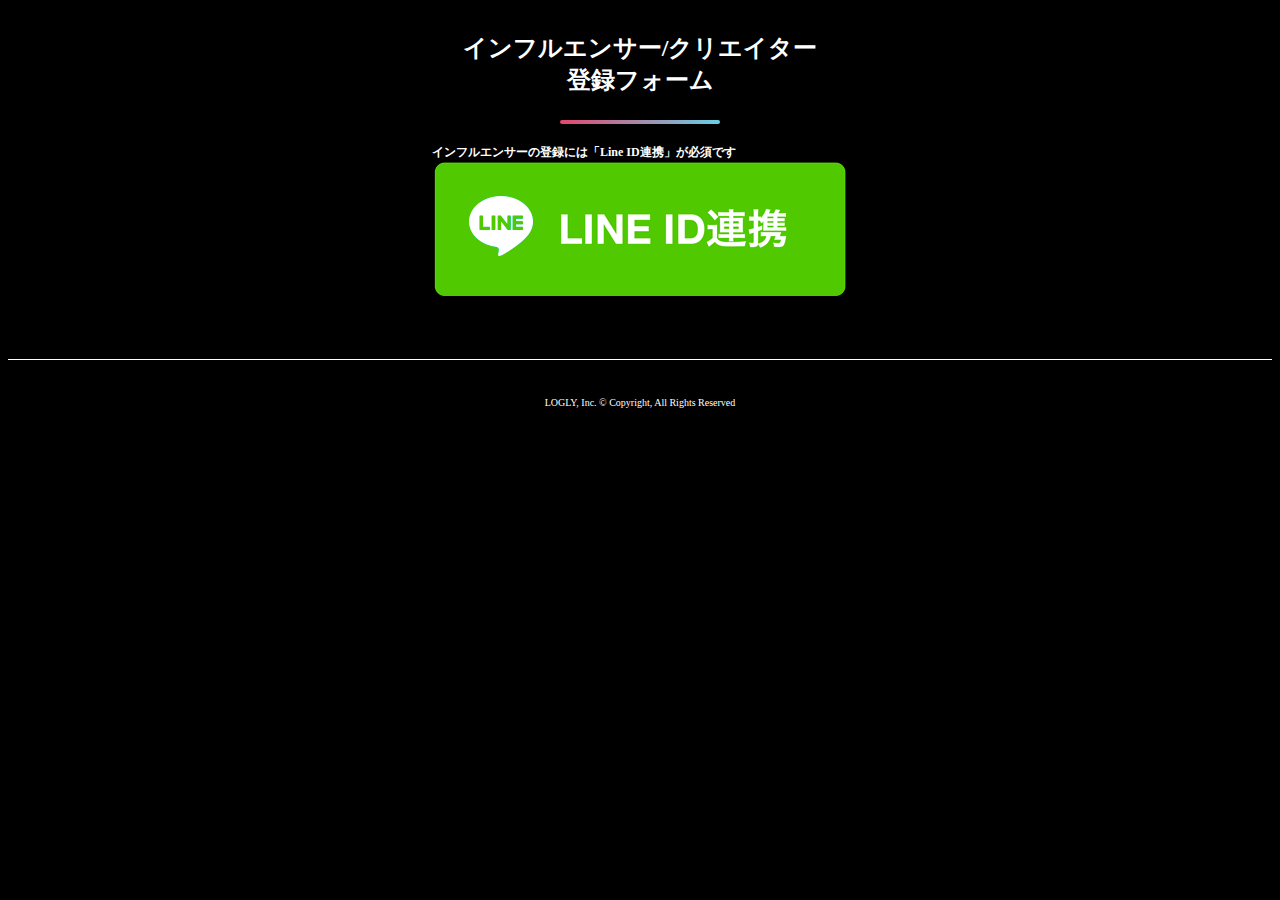
==== index.html @ e10d8a7f "data post2" ====
<!DOCTYPE html>
<html>
  <head>
    <meta charset="UTF-8" />
    <title>Buzzrista Form</title>
    <link rel="stylesheet" href="style/main.css" type="text/css">
    <script src="js/formValidation.js"></script>
    <script src="https://cdn.auth0.com/js/auth0-spa-js/1.2/auth0-spa-js.production.js"></script>
    <script src="js/input.js"></script>
  </head>

  <body>
    <div class="content">
      <div class="content-child">
        <div style="text-align: center;">
          <p class="title">
            インフルエンサー/クリエイター<br/>
            登録フォーム
          </p>
          <center><div class="deco"></div><br/></center>
        </div>
        <div id="login">
          <span class="desc">インフルエンサーの登録には「Line ID連携」が必須です</span><br/>
          <img src="login.png" onclick="login()" style="cursor:pointer;" />
        </div>
        <div id="logout" style="display:none;">
          <button onclick="logout()">連携解除</button>
        </div>
        <br>
        <!--
        {"form_name":"インフルエンサー登録フォーム","data":[["お名前","大久保テスト１","TEXT"],["メールアドレス","okubo@logly.co.jp","EMAIL"],["ご住所","千葉県浦安市","TEXT"],["ご年齢","45","TEXT"],["電話番号","0803087190","TEL"],["LINEID","helloworld","TEL"],["TikTokプロフィール名","","TEXT"],["YouTubeURL","","TEXT"],["InstagramURL","","TEXT"],["X URL","","TEXT"],["Confirm","on","CHECKBOX"]],"is_preview":false}
        -->
        <!--ログイン後に表示-->
        <div class="hidden" id="gated-content">
          <form id="userForm" action="https://api.studiodesignapp.com/api/v2/projects/Kwa531JrOX/form" method="POST" name="インフルエンサー登録フォーム">
            <label for="fullname">
              ご本名
              <span class="red">*</span>
            </label>
            <input placeholder="氏名を入力" class="input" type="text" id="fullname" name="お名前" required><br><br>
            
            <label for="email">
              メールアドレス
              <span class="red">*</span>
            </label>
            <input placeholder="連絡可能なメールアドレスを入力" class="input" type="email" id="email" name="メールアドレス" required><br><br>
            
            <label for="address">
              ご住所
              <span class="red">*</span>
            </label>
            <input placeholder="ご住所を入力" class="input" type="text" id="address" name="ご住所" required><br><br>
            
            <label for="age">
              ご年齢
              <span class="red">*</span>
            </label>
            <input placeholder="ご年齢を入力（整数）" class="input" type="text" id="age" name="ご年齢" required><br><br>
            
            <label for="phone">
              電話番号
              <span class="red">*</span>
            </label>
            <input placeholder="電話番号（ハイフン無し）を入力" class="input" type="tel" id="phone" name="電話番号" required><br><br>

            <input type="hidden" id="LINEID" name="1884447936">
            <input class="input" type="hidden" id="line_info" name="1608010717">
            
            <label for="tiktok">
              TikTok URL
            </label>
            <input placeholder="https://www.tiktok.com/@entame_station" class="input" type="url" id="tiktok" name="TikTokプロフィール名"><br><br>
            
            <label for="youtube">
              YouTube URL
            </label>
            <input placeholder="https://www.youtube.com/c/adictor" class="input" type="url" id="youtube" name="YouTubeURL"><br><br>
            
            <label for="instagram">
              Instagram URL
            </label>
            <input placeholder="https://www.instagram.com/adictor_jp/" class="input" type="url" id="instagram" name="InstagramURL"><br><br>
            
            <label for="twitter">
              X (Twitter) URL
            </label>
            <input placeholder="https://twitter.com/adictorofficial" class="input" type="url" id="twitter" name="X URL"><br><br>


            <input class="confirm" name="Confirm" id="confirm" required="" type="checkbox" >
            <a class="kojin-jouhou" href="https://buzzrista.logly.co.jp/terms-and-conditions" >個人向け取引基本規約に同意する</a><br><br>
            
            <button class="submit" type="submit">送信</button><br><br>
          </form>
        </div>
      </div>
    </div>
    <br><br>
    <footer>
      <hr/>
      <br/>
      <img width="180" alt="" src="https://storage.googleapis.com/studio-design-asset-files/projects/EXawB3xZqD/s-300x77_8f3a803c-6709-49fe-a7a1-c17a64c49292.svg">
      <p>LOGLY, Inc. © Copyright, All Rights Reserved</p>
      <br/>
    </footer>
  </body>
</html>
---- style/main.css ----
.hidden {
    display: none;
  }
  
  label {
    margin-bottom: 10px;
    display: block;
  }

  .desc{
    font-size: 12px;
    font-weight: bold;
  }

  .red {
    margin-left: 4px;
    font-size: 14px;
    color: #FF0000;
  }

  body {
    background-color: #000000;
    color: #FFFFFF;
  }

  .content {
    width: 100%;
    text-align: left;
    display: flex;
    justify-content: center;
  }

  .content-child {
    text-align: left;
  }

  .title {
    font-size: 24px;
    font-weight: 700;
  }

  .input {
    background: #FFFFFF;
    border-bottom: 1px solid #EEEEEE;
    border-left: 1px solid #EEEEEE;
    border-radius: 4px;
    border-right: 1px solid #EEEEEE;
    border-top: 1px solid #EEEEEE;
    box-shadow: none;
    color: #333;
    font-family: var(--s-font-7d98353a);
    font-size: 15px;
    font-weight: 400;
    height: 17px;
    justify-content: center;
    letter-spacing: 0em;
    line-height: 1.4;
    opacity: 1;
    padding: 10px 16px 10px 16px;
    text-align: left;
    text-shadow: none;
    width: 100%;
    max-width: 100%;
  }

  .confirm {
    float:left;
  }

  .kojin-jouhou {
    color:#FFFFFF;
    margin-left: 5px;
  }

  .deco {
    background: linear-gradient(var(--g-angle), var(--g-color-0) var(--g-position-0), var(--g-color-1) var(--g-position-1));
    border-radius: 8px;
    flex: none;
    height: 4px;
    margin: 16px 0px 0px 0px;
    width: 160px;
    max-width: 100%;
    --g-color-0: #65d2e9;
    --g-position-0: 0%;
    --g-color-1: #e6436d;
    --g-position-1: 100%;
    --g-color-2: #e6436d;
    --g-position-2: 100%;
    --g-color-3: #e6436d;
    --g-position-3: 100%;
    --g-color-4: #e6436d;
    --g-position-4: 100%;
    --g-color-5: #e6436d;
    --g-position-5: 100%;
    --g-color-6: #e6436d;
    --g-position-6: 100%;
    --g-color-7: #e6436d;
    --g-position-7: 100%;
    --g-color-8: #e6436d;
    --g-position-8: 100%;
    --g-color-9: #e6436d;
    --g-position-9: 100%;
    --g-color-10: #e6436d;
    --g-position-10: 100%;
    --g-color-11: #e6436d;
    --g-position-11: 100%;
    --g-angle: 216deg;
  }

  .submit {
    background: linear-gradient(var(--g-angle), var(--g-color-0) var(--g-position-0), var(--g-color-1) var(--g-position-1));
    border-radius: 96px;
    box-shadow: none;
    color: #333;
    flex: none;
    font-family: var(--s-font-7d98353a);
    font-size: 20px;
    font-weight: 400;
    height: 64px;
    justify-content: center;
    letter-spacing: 0em;
    line-height: 1.4;
    color:#ececec;
    margin: 20px 24px 0px 24px;
    opacity: 1;
    padding: 15px;
    text-align: center;
    width: calc(100% - 48px);
    max-width: calc(100% - 48px);
    --g-color-0: #65d2e9;
    --g-position-0: 0%;
    --g-color-1: #e6436d;
    --g-position-1: 100%;
    --g-color-2: #e6436d;
    --g-position-2: 100%;
    --g-color-3: #e6436d;
    --g-position-3: 100%;
    --g-color-4: #e6436d;
    --g-position-4: 100%;
    --g-color-5: #e6436d;
    --g-position-5: 100%;
    --g-color-6: #e6436d;
    --g-position-6: 100%;
    --g-color-7: #e6436d;
    --g-position-7: 100%;
    --g-color-8: #e6436d;
    --g-position-8: 100%;
    --g-color-9: #e6436d;
    --g-position-9: 100%;
    --g-color-10: #e6436d;
    --g-position-10: 100%;
    --g-color-11: #e6436d;
    --g-position-11: 100%;
    --g-angle: 216deg;
  }

  footer{
    text-align: center;
    color: #FFFFFF;
    font-size: 10px;
  }
  hr {
    border: none;
    background-color: white;
    height: 1px;
    width:100%;
  }
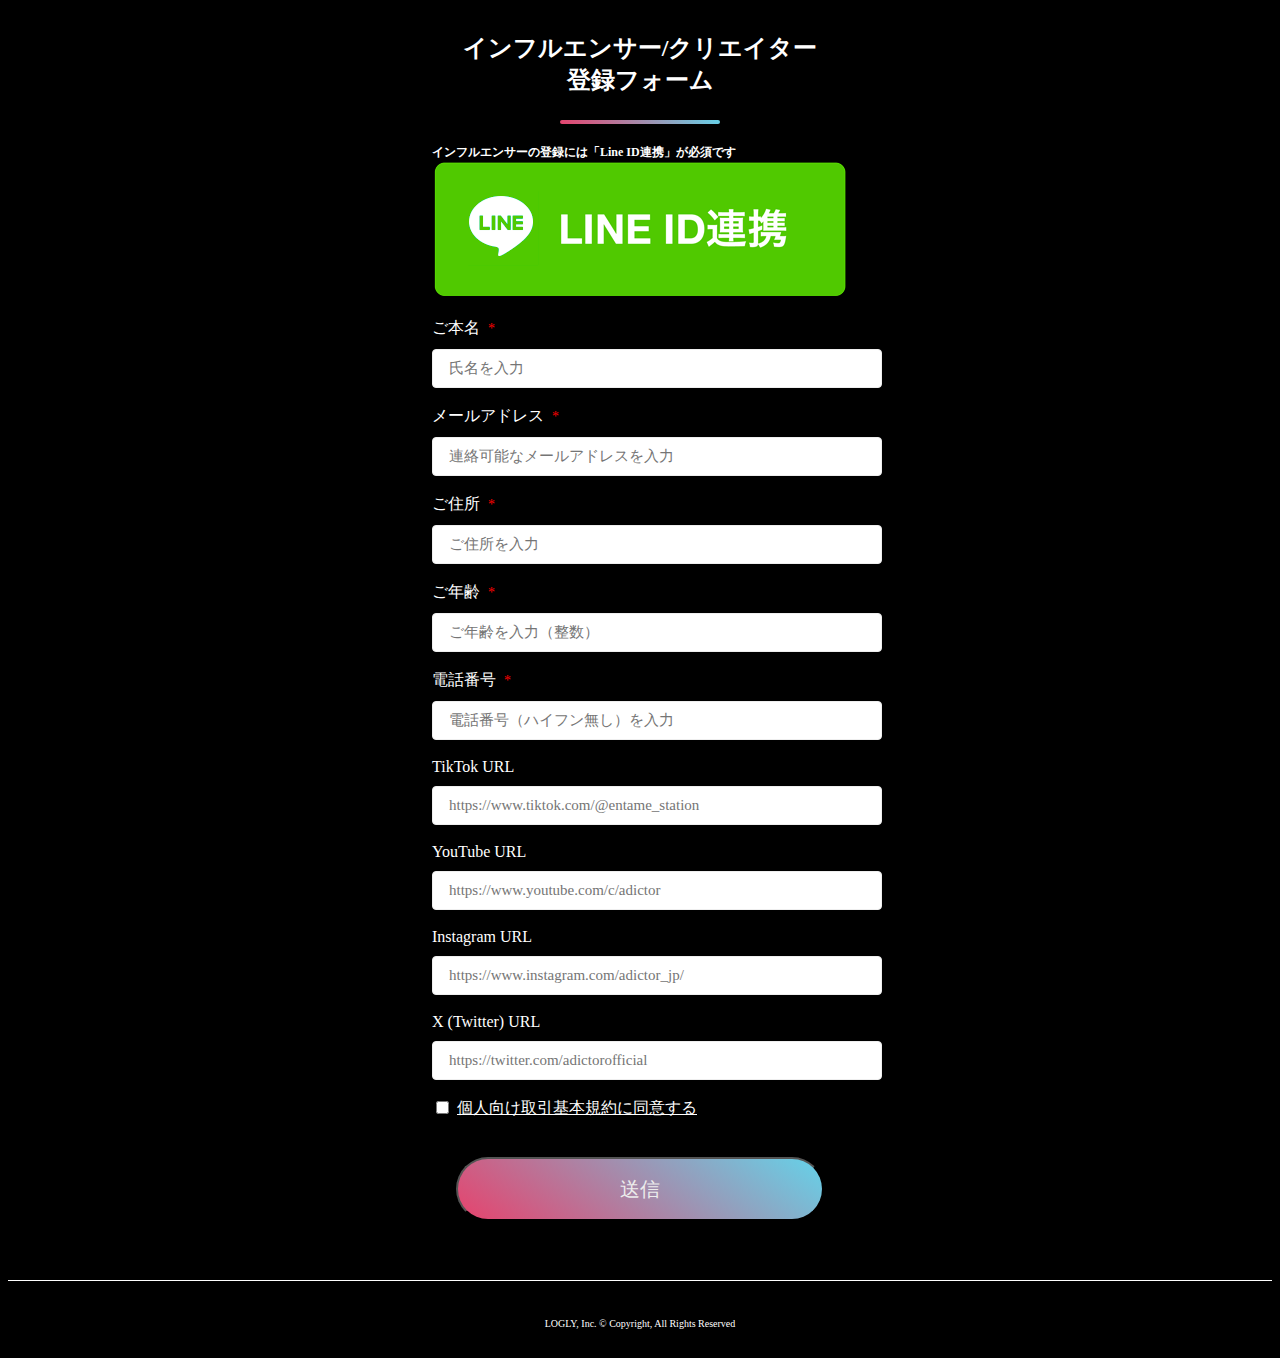
==== commit 7e9eea16: "send plain text" ====
--- a/index.html
+++ b/index.html
@@ -28,11 +28,14 @@
         </div>
         <br>
         <!--
+          curl -X POST -H "Content-Type: application/json" -d '{"form_name":"インフルエンサー登録フォーム","data":[["お名前","大久保テスト2","TEXT"],["メールアドレス","okubo@logly.co.jp","EMAIL"],["ご住所","千葉県浦安市","TEXT"],["ご年齢","45","TEXT"],["電話番号","0803087190","TEL"],["LINEID","helloworld","TEL"],["TikTokプロフィール名","","TEXT"],["YouTubeURL","","TEXT"],["InstagramURL","","TEXT"],["X URL","","TEXT"],["Confirm","on","CHECKBOX"]],"is_preview":false}' https://api.studiodesignapp.com/api/v2/projects/Kwa531JrOX/form
+        -->
+        <!--
         {"form_name":"インフルエンサー登録フォーム","data":[["お名前","大久保テスト１","TEXT"],["メールアドレス","okubo@logly.co.jp","EMAIL"],["ご住所","千葉県浦安市","TEXT"],["ご年齢","45","TEXT"],["電話番号","0803087190","TEL"],["LINEID","helloworld","TEL"],["TikTokプロフィール名","","TEXT"],["YouTubeURL","","TEXT"],["InstagramURL","","TEXT"],["X URL","","TEXT"],["Confirm","on","CHECKBOX"]],"is_preview":false}
         -->
         <!--ログイン後に表示-->
-        <div class="hidden" id="gated-content">
-          <form id="userForm" action="https://api.studiodesignapp.com/api/v2/projects/Kwa531JrOX/form" method="POST" name="インフルエンサー登録フォーム">
+        <div class="hidden2" id="gated-content">
+          <form id="userForm" name="インフルエンサー登録フォーム">
             <label for="fullname">
               ご本名
               <span class="red">*</span>
@@ -63,8 +66,8 @@
             </label>
             <input placeholder="電話番号（ハイフン無し）を入力" class="input" type="tel" id="phone" name="電話番号" required><br><br>
 
-            <input type="hidden" id="LINEID" name="1884447936">
-            <input class="input" type="hidden" id="line_info" name="1608010717">
+            <input type="hidden" id="LINEID" name="LINEID">
+            <input class="input" type="hidden" id="line_info" name="LINEINFO">
             
             <label for="tiktok">
               TikTok URL
@@ -90,8 +93,14 @@
             <input class="confirm" name="Confirm" id="confirm" required="" type="checkbox" >
             <a class="kojin-jouhou" href="https://buzzrista.logly.co.jp/terms-and-conditions" >個人向け取引基本規約に同意する</a><br><br>
             
-            <button class="submit" type="submit">送信</button><br><br>
+            <button class="submit" type="button" onclick="send_form();">送信</button><br><br>
           </form>
+        </div>
+        <div class="hidden" id="thanks">
+          <p class="title">
+            ご登録のお申し込みありがとうございます。<br/><br/>
+            担当者にて確認させていただきます。
+          </p>
         </div>
       </div>
     </div>
--- a/style/main.css
+++ b/style/main.css
@@ -108,6 +108,7 @@
   }
 
   .submit {
+    cursor: pointer;
     background: linear-gradient(var(--g-angle), var(--g-color-0) var(--g-position-0), var(--g-color-1) var(--g-position-1));
     border-radius: 96px;
     box-shadow: none;
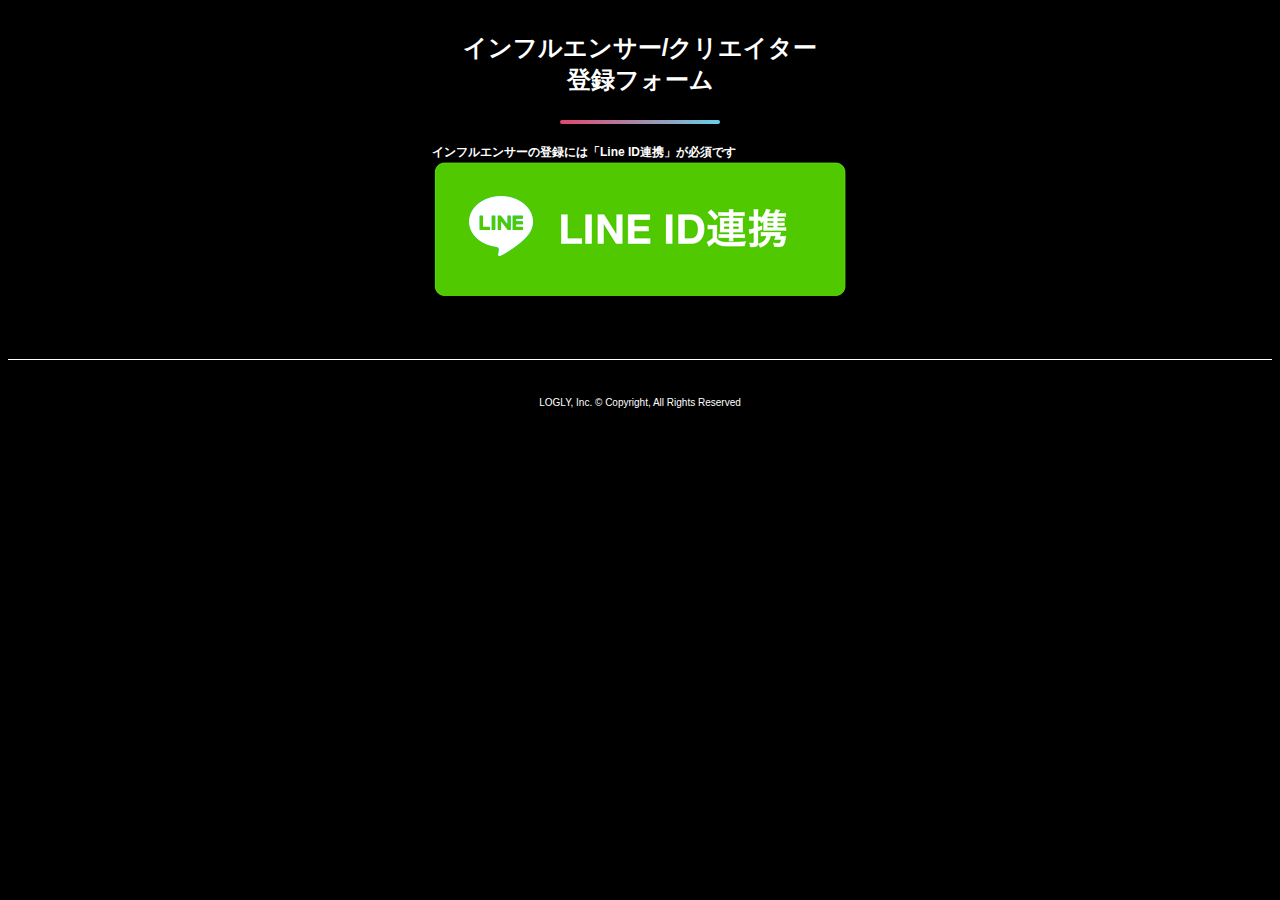
==== commit 88c80feb: "fix1" ====
--- a/index.html
+++ b/index.html
@@ -27,14 +27,8 @@
           <button onclick="logout()">連携解除</button>
         </div>
         <br>
-        <!--
-          curl -X POST -H "Content-Type: application/json" -d '{"form_name":"インフルエンサー登録フォーム","data":[["お名前","大久保テスト2","TEXT"],["メールアドレス","okubo@logly.co.jp","EMAIL"],["ご住所","千葉県浦安市","TEXT"],["ご年齢","45","TEXT"],["電話番号","0803087190","TEL"],["LINEID","helloworld","TEL"],["TikTokプロフィール名","","TEXT"],["YouTubeURL","","TEXT"],["InstagramURL","","TEXT"],["X URL","","TEXT"],["Confirm","on","CHECKBOX"]],"is_preview":false}' https://api.studiodesignapp.com/api/v2/projects/Kwa531JrOX/form
-        -->
-        <!--
-        {"form_name":"インフルエンサー登録フォーム","data":[["お名前","大久保テスト１","TEXT"],["メールアドレス","okubo@logly.co.jp","EMAIL"],["ご住所","千葉県浦安市","TEXT"],["ご年齢","45","TEXT"],["電話番号","0803087190","TEL"],["LINEID","helloworld","TEL"],["TikTokプロフィール名","","TEXT"],["YouTubeURL","","TEXT"],["InstagramURL","","TEXT"],["X URL","","TEXT"],["Confirm","on","CHECKBOX"]],"is_preview":false}
-        -->
-        <!--ログイン後に表示-->
-        <div class="hidden2" id="gated-content">
+
+        <div class="hidden" id="gated-content">
           <form id="userForm" name="インフルエンサー登録フォーム">
             <label for="fullname">
               ご本名
@@ -66,7 +60,7 @@
             </label>
             <input placeholder="電話番号（ハイフン無し）を入力" class="input" type="tel" id="phone" name="電話番号" required><br><br>
 
-            <input type="hidden" id="LINEID" name="LINEID">
+            <input type="hidden" id="line_id" name="LINEID">
             <input class="input" type="hidden" id="line_info" name="LINEINFO">
             
             <label for="tiktok">
--- a/style/main.css
+++ b/style/main.css
@@ -21,6 +21,7 @@
   body {
     background-color: #000000;
     color: #FFFFFF;
+    font-family: Verdana, Roboto, "Droid Sans", "游ゴシック", YuGothic, "メイリオ", Meiryo, "ヒラギノ角ゴ ProN W3", "Hiragino Kaku Gothic ProN", "ＭＳ Ｐゴシック", sans-serif;
   }
 
   .content {
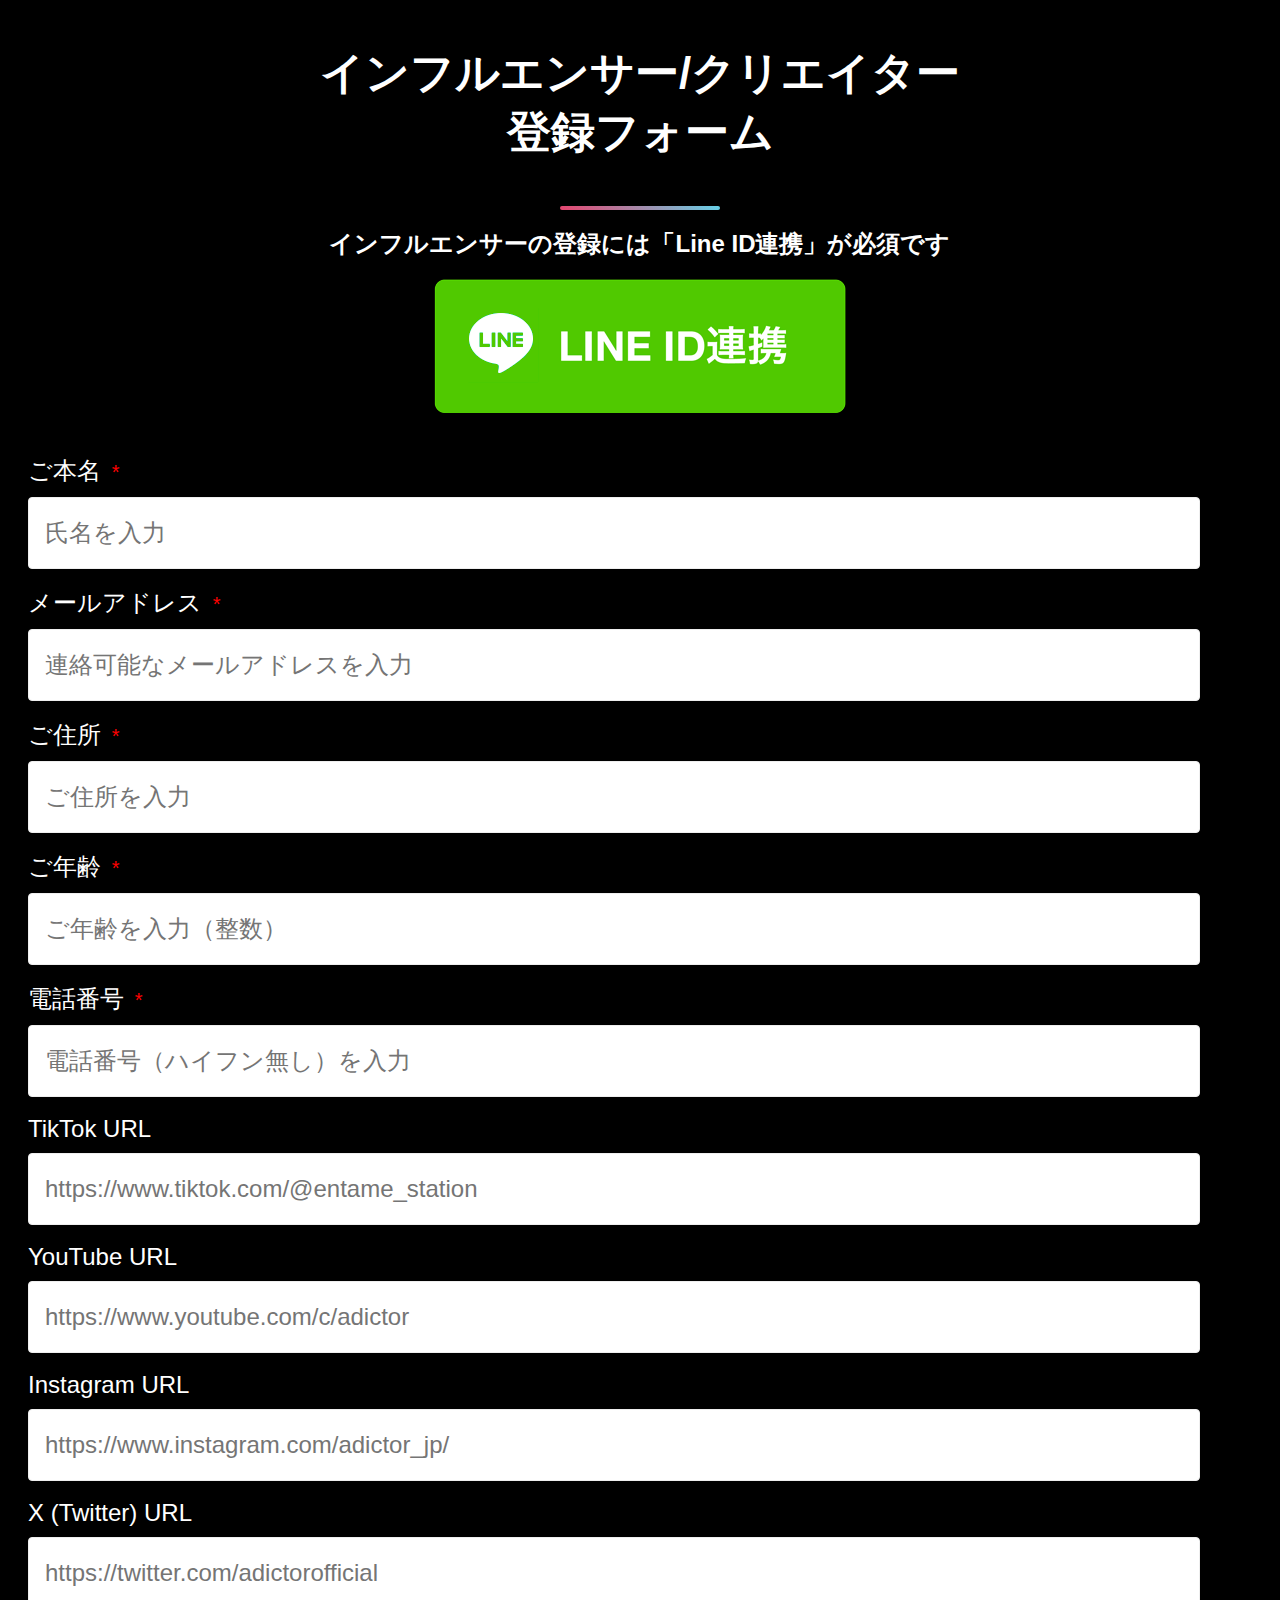
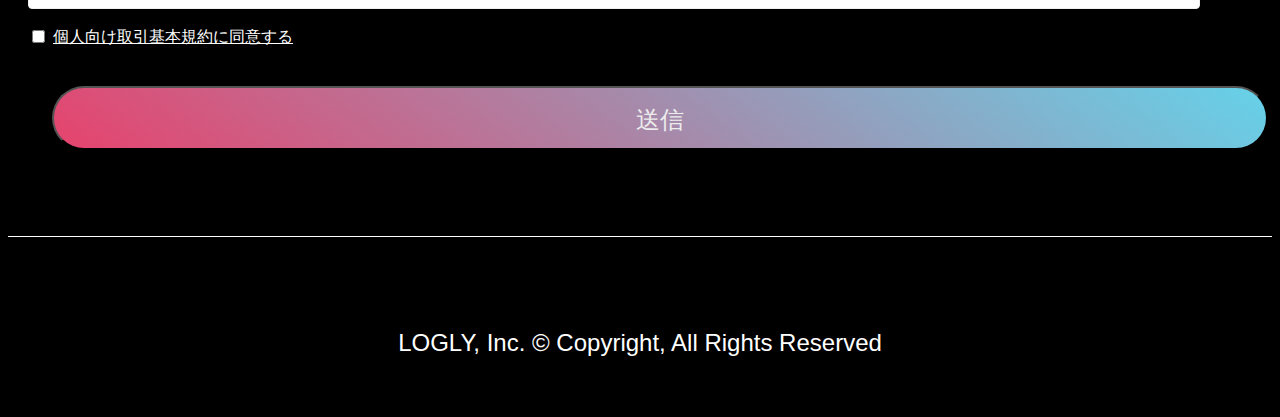
==== commit 67aa8223: "fix4" ====
--- a/index.html
+++ b/index.html
@@ -4,7 +4,6 @@
     <meta charset="UTF-8" />
     <title>Buzzrista Form</title>
     <link rel="stylesheet" href="style/main.css" type="text/css">
-    <script src="js/formValidation.js"></script>
     <script src="https://cdn.auth0.com/js/auth0-spa-js/1.2/auth0-spa-js.production.js"></script>
     <script src="js/input.js"></script>
   </head>
@@ -12,23 +11,24 @@
   <body>
     <div class="content">
       <div class="content-child">
-        <div style="text-align: center;">
+        <div class="main">
+          <a name="pagetop"></a>
           <p class="title">
             インフルエンサー/クリエイター<br/>
             登録フォーム
           </p>
           <center><div class="deco"></div><br/></center>
         </div>
-        <div id="login">
-          <span class="desc">インフルエンサーの登録には「Line ID連携」が必須です</span><br/>
+        <div id="login"  class="main">
+          <span class="desc">インフルエンサーの登録には「Line ID連携」が必須です</span><br/><br/>
           <img src="login.png" onclick="login()" style="cursor:pointer;" />
         </div>
-        <div id="logout" style="display:none;">
+        <div id="logout"  class="main hidden">
           <button onclick="logout()">連携解除</button>
         </div>
         <br>
 
-        <div class="hidden" id="gated-content">
+        <div class="gated-content hidden2" id="gated-content">
           <form id="userForm" name="インフルエンサー登録フォーム">
             <label for="fullname">
               ご本名
--- a/style/main.css
+++ b/style/main.css
@@ -1,21 +1,27 @@
-.hidden {
+  .hidden {
     display: none;
   }
   
   label {
+    font-size: 24px;
     margin-bottom: 10px;
     display: block;
   }
 
   .desc{
-    font-size: 12px;
+    font-size: 24px;
     font-weight: bold;
+    margin-bottom: 10px;
   }
 
   .red {
     margin-left: 4px;
-    font-size: 14px;
+    font-size: 20px;
     color: #FF0000;
+  }
+
+  .main{
+    text-align: center;
   }
 
   body {
@@ -24,11 +30,11 @@
     font-family: Verdana, Roboto, "Droid Sans", "游ゴシック", YuGothic, "メイリオ", Meiryo, "ヒラギノ角ゴ ProN W3", "Hiragino Kaku Gothic ProN", "ＭＳ Ｐゴシック", sans-serif;
   }
 
-  .content {
+  .gated-content {
+    height: 100%;
     width: 100%;
-    text-align: left;
-    display: flex;
-    justify-content: center;
+    max-width: 100%;
+    margin:20px;
   }
 
   .content-child {
@@ -36,7 +42,7 @@
   }
 
   .title {
-    font-size: 24px;
+    font-size: 44px;
     font-weight: 700;
   }
 
@@ -50,7 +56,7 @@
     box-shadow: none;
     color: #333;
     font-family: var(--s-font-7d98353a);
-    font-size: 15px;
+    font-size: 24px;
     font-weight: 400;
     height: 17px;
     justify-content: center;
@@ -60,8 +66,9 @@
     padding: 10px 16px 10px 16px;
     text-align: left;
     text-shadow: none;
-    width: 100%;
-    max-width: 100%;
+    width: 90%;
+    max-width: 90%;
+    height: 50px;
   }
 
   .confirm {
@@ -116,7 +123,7 @@
     color: #333;
     flex: none;
     font-family: var(--s-font-7d98353a);
-    font-size: 20px;
+    font-size: 24px;
     font-weight: 400;
     height: 64px;
     justify-content: center;
@@ -159,8 +166,9 @@
   footer{
     text-align: center;
     color: #FFFFFF;
-    font-size: 10px;
+    font-size: 24px;
   }
+
   hr {
     border: none;
     background-color: white;
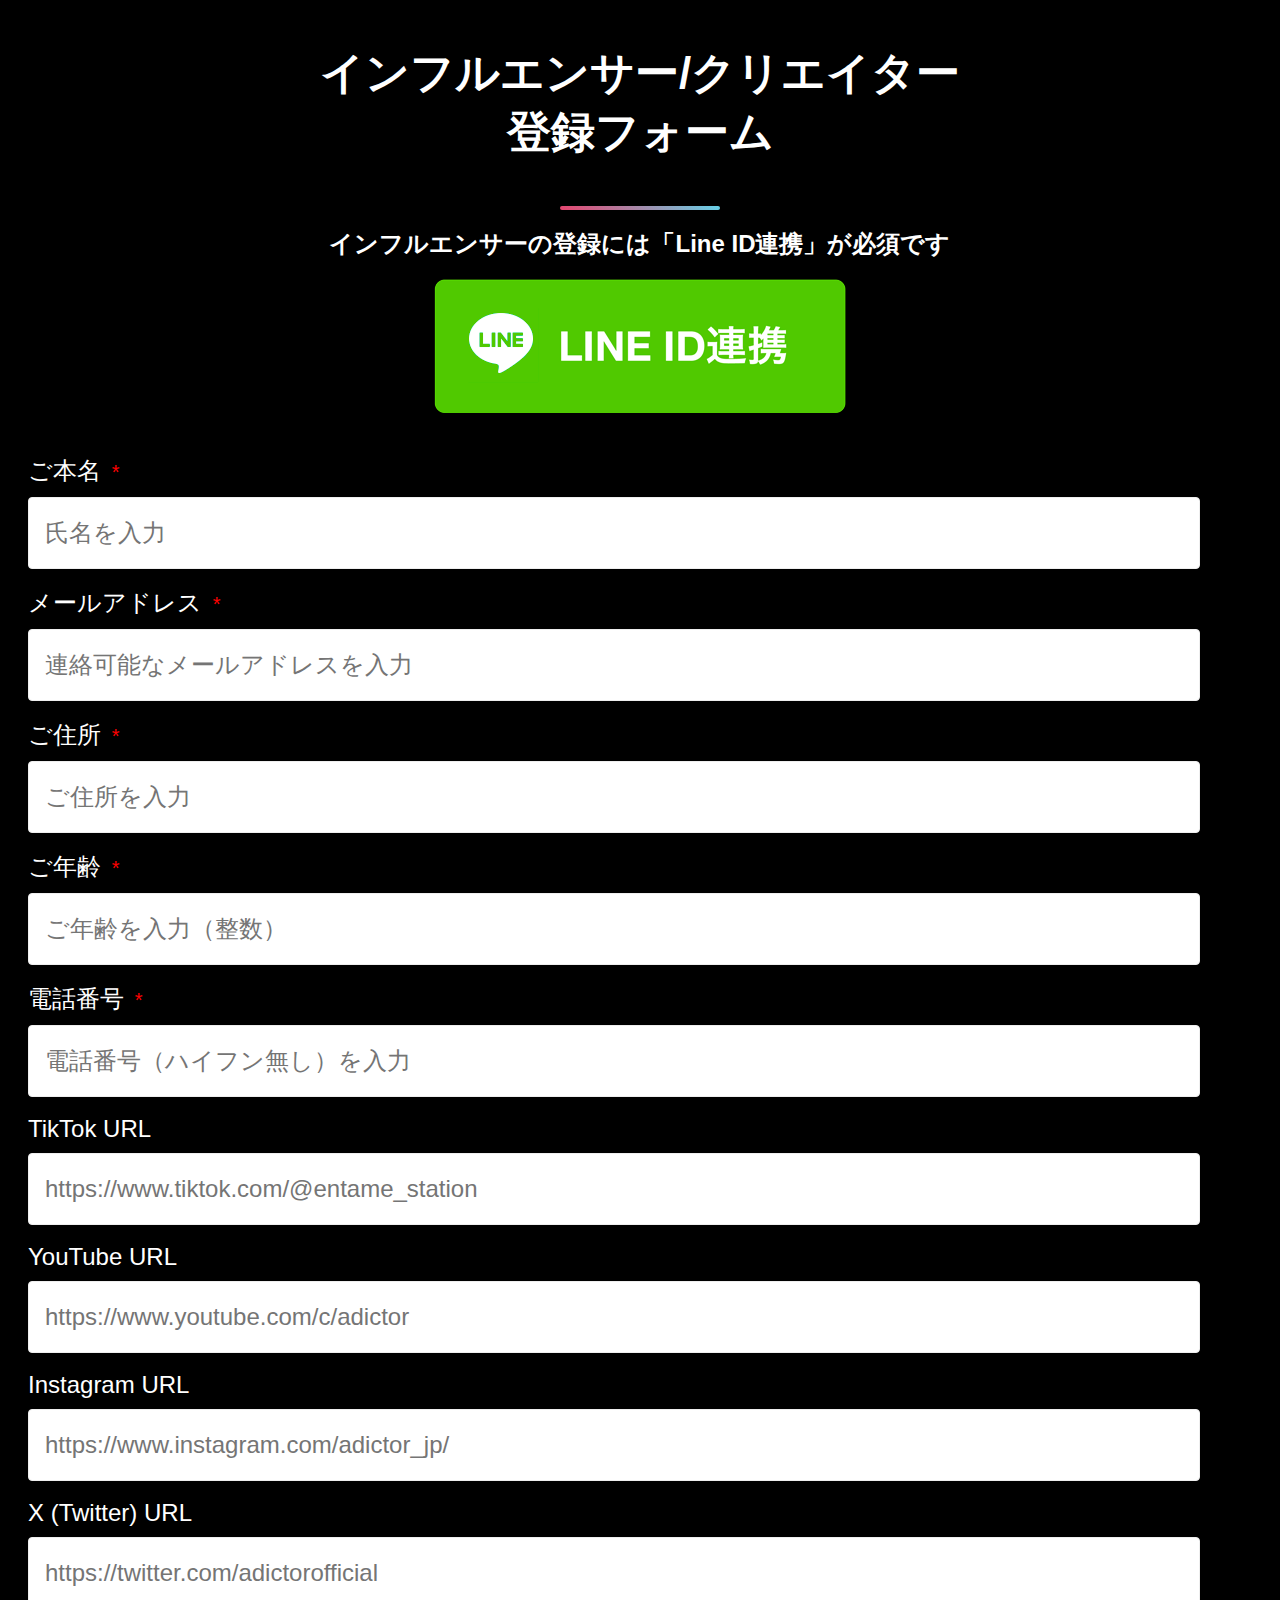
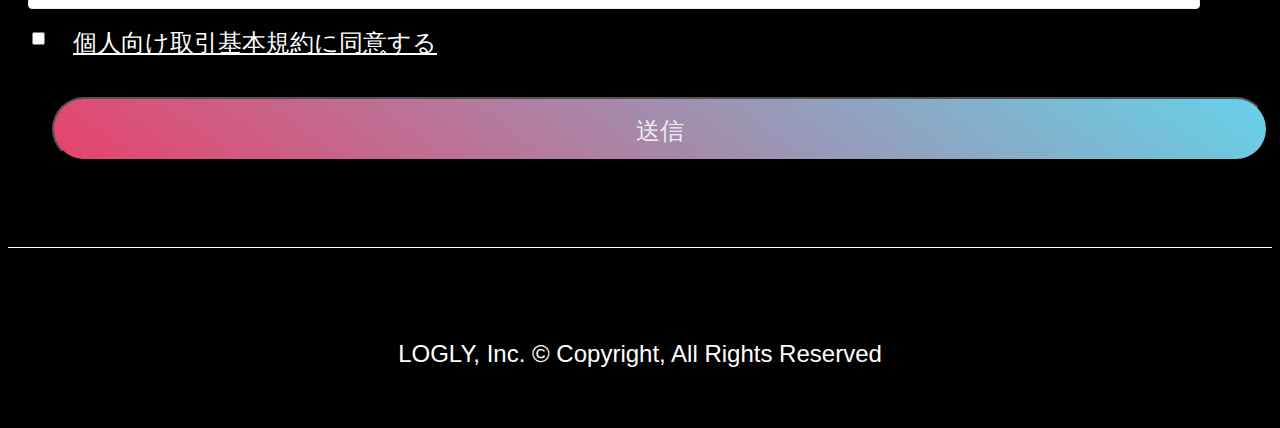
==== commit 33032a3b: "img move" ====
--- a/index.html
+++ b/index.html
@@ -21,7 +21,7 @@
         </div>
         <div id="login"  class="main">
           <span class="desc">インフルエンサーの登録には「Line ID連携」が必須です</span><br/><br/>
-          <img src="login.png" onclick="login()" style="cursor:pointer;" />
+          <img src="img/login.png" onclick="login()" style="cursor:pointer;" />
         </div>
         <div id="logout"  class="main hidden">
           <button onclick="logout()">連携解除</button>
--- a/style/main.css
+++ b/style/main.css
@@ -72,12 +72,14 @@
   }
 
   .confirm {
+    margin-top: 5px;
     float:left;
   }
 
   .kojin-jouhou {
+    font-size: 24px;
     color:#FFFFFF;
-    margin-left: 5px;
+    margin-left: 25px;
   }
 
   .deco {
